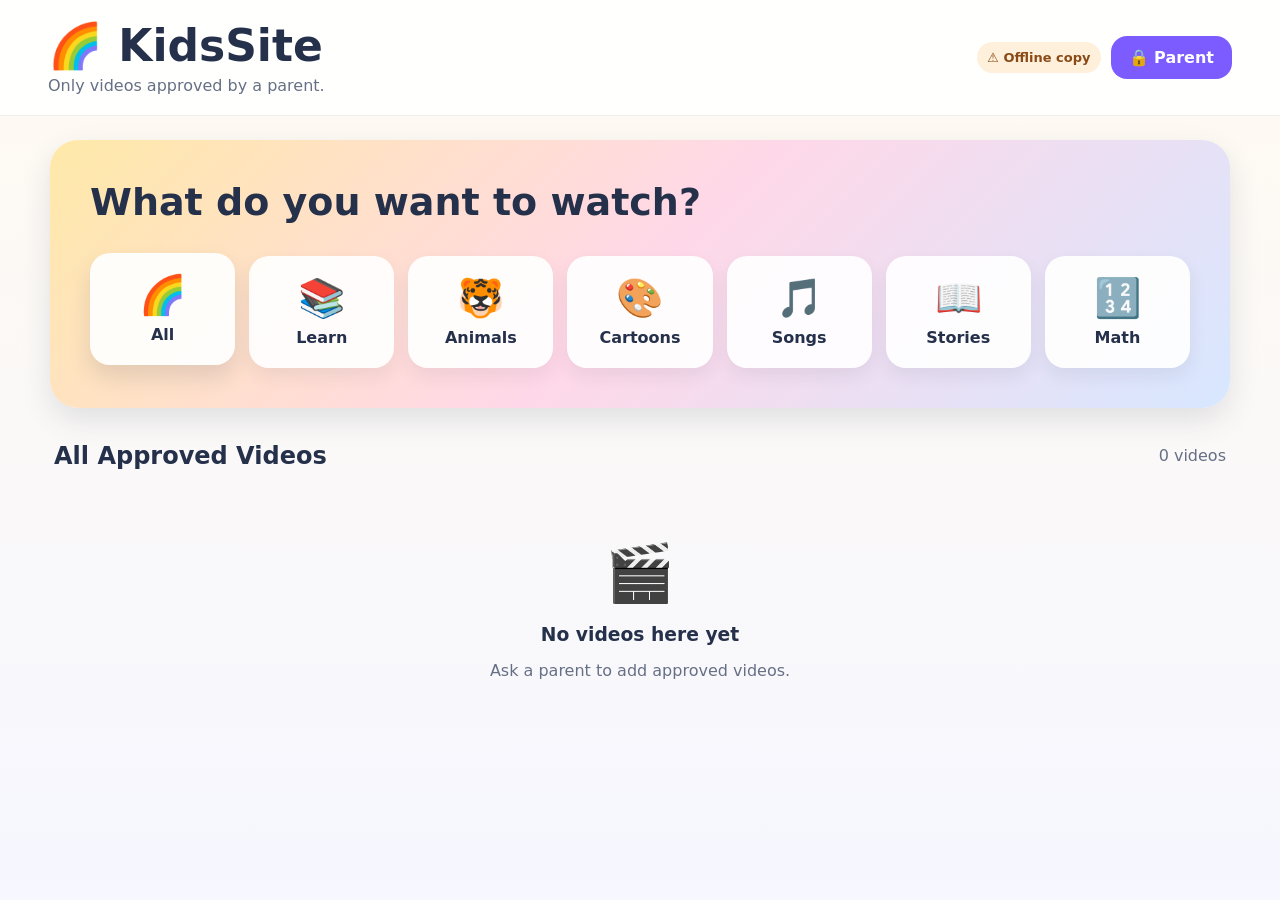
==== public/index.html @ 4b304330 "Add files via upload" ====
<!DOCTYPE html>
<html lang="en">
<head>
  <meta charset="UTF-8" />
  <meta name="viewport" content="width=device-width, initial-scale=1.0" />
  <meta name="theme-color" content="#7c5cff" />
  <meta name="referrer" content="strict-origin-when-cross-origin" />
  <title>KidsSite</title>
  <link rel="stylesheet" href="style.css" />
</head>
<body>
  <header class="topbar">
    <div>
      <h1>🌈 KidsSite</h1>
      <p>Only videos approved by a parent.</p>
    </div>
    <div class="top-actions">
      <span id="syncStatus" class="sync-status">☁️ Syncing…</span>
      <button id="parentBtn" class="parent-btn">🔒 Parent</button>
    </div>
  </header>

  <main>
    <section class="hero">
      <h2>What do you want to watch?</h2>
      <div class="categories" id="categories"></div>
    </section>

    <section>
      <div class="section-heading">
        <h2 id="sectionTitle">All Approved Videos</h2>
        <span id="videoCount"></span>
      </div>
      <div class="video-grid" id="videoGrid"></div>
      <div id="emptyState" class="empty-state hidden">
        <div class="empty-icon">🎬</div>
        <h3>No videos here yet</h3>
        <p>Ask a parent to add approved videos.</p>
      </div>
    </section>
  </main>

  <div id="playerModal" class="modal hidden" aria-hidden="true">
    <div class="modal-card player-card">
      <div class="player-top">
        <div>
          <strong id="playerTitle">Video</strong>
          <div id="timerLabel" class="timer-label">⏱️ Timer: Off</div>
        </div>
        <button id="closePlayer" class="icon-btn">✕</button>
      </div>
      <div class="video-wrap">
        <iframe
          id="playerFrame"
          src=""
          title="Approved kids video"
          frameborder="0"
          allow="accelerometer; autoplay; clipboard-write; encrypted-media; gyroscope; picture-in-picture; web-share"
          referrerpolicy="strict-origin-when-cross-origin"
          allowfullscreen></iframe>
      </div>
      <button id="homeBtn" class="big-home-btn">🏠 Go Home</button>
    </div>
  </div>

  <div id="parentModal" class="modal hidden" aria-hidden="true">
    <div class="modal-card parent-card">
      <div class="modal-title-row">
        <h2>Parent Mode</h2>
        <button id="closeParent" class="icon-btn">✕</button>
      </div>

      <div id="pinGate">
        <p>Enter the parent PIN.</p>
        <input id="pinInput" type="password" inputmode="numeric" maxlength="12" placeholder="Parent PIN" autocomplete="off" />
        <button id="unlockBtn" class="primary-btn">Unlock</button>
        <p id="pinStatus" class="status-text"></p>
        <p class="small-note">The parent PIN is checked by Cloudflare and is not stored in the website files.</p>
      </div>

      <div id="parentPanel" class="hidden">
        <div id="importBlock" class="panel-block import-box hidden">
          <h3>☁️ Move laptop videos to the cloud</h3>
          <p id="importText" class="small-note"></p>
          <button id="importVideosBtn" class="secondary-btn">Import saved videos</button>
          <p id="importMessage" class="status-text"></p>
        </div>

        <div class="panel-block">
          <h3>➕ Add approved video</h3>
          <label>Video title
            <input id="videoTitleInput" type="text" placeholder="e.g. Learn Colours" />
          </label>
          <label>YouTube link
            <input id="videoUrlInput" type="url" placeholder="https://www.youtube.com/watch?v=..." />
          </label>
          <label>Category
            <select id="videoCategoryInput"></select>
          </label>
          <button id="addVideoBtn" class="primary-btn">Add Video</button>
          <p id="addMessage" class="status-text"></p>
        </div>

        <div class="panel-block">
          <h3>⏱️ Viewing timer</h3>
          <div class="timer-options">
            <button class="timer-option" data-minutes="0">Off</button>
            <button class="timer-option" data-minutes="15">15 min</button>
            <button class="timer-option" data-minutes="30">30 min</button>
            <button class="timer-option" data-minutes="45">45 min</button>
            <button class="timer-option" data-minutes="60">60 min</button>
          </div>
          <p class="small-note">The viewing timer stays on each device. The approved video list is synced through Cloudflare.</p>
        </div>

        <div class="panel-block">
          <h3>🗑️ Manage approved videos</h3>
          <div id="manageList" class="manage-list"></div>
        </div>
      </div>
    </div>
  </div>

  <div id="timeUpOverlay" class="time-up hidden">
    <div class="time-up-card">
      <div class="time-up-icon">🌙</div>
      <h2>Screen time finished</h2>
      <p>Ask a parent when you're ready to watch again.</p>
      <button id="parentUnlockFromTimeUp" class="parent-btn">🔒 Parent</button>
    </div>
  </div>

  <script src="script.js"></script>
</body>
</html>
---- public/style.css ----
:root {
  --bg: #fffaf1;
  --card: #ffffff;
  --text: #25304a;
  --muted: #667085;
  --primary: #7c5cff;
  --primary-dark: #6546e8;
  --shadow: 0 12px 30px rgba(37, 48, 74, 0.12);
}

* { box-sizing: border-box; }
body {
  margin: 0;
  font-family: ui-rounded, "Arial Rounded MT Bold", system-ui, -apple-system, BlinkMacSystemFont, "Segoe UI", sans-serif;
  background: linear-gradient(180deg, #fffaf1 0%, #f6f7ff 100%);
  color: var(--text);
  min-height: 100vh;
}
button, input, select { font: inherit; }
button { cursor: pointer; }

.topbar {
  display: flex;
  align-items: center;
  justify-content: space-between;
  gap: 20px;
  padding: 20px clamp(18px, 4vw, 48px);
  background: rgba(255,255,255,0.9);
  backdrop-filter: blur(10px);
  position: sticky;
  top: 0;
  z-index: 20;
  border-bottom: 1px solid rgba(37,48,74,.08);
}
.topbar h1 { margin: 0; font-size: clamp(28px, 5vw, 44px); }
.topbar p { margin: 4px 0 0; color: var(--muted); }
.parent-btn, .primary-btn, .secondary-btn, .big-home-btn {
  border: 0;
  border-radius: 16px;
  padding: 12px 18px;
  font-weight: 800;
}
.parent-btn, .primary-btn, .big-home-btn { background: var(--primary); color: white; }
.parent-btn:hover, .primary-btn:hover, .big-home-btn:hover { background: var(--primary-dark); }
.secondary-btn { background: #eef0ff; color: #4435a8; }

main { width: min(1180px, calc(100% - 28px)); margin: 0 auto; padding: 24px 0 60px; }
.hero {
  background: linear-gradient(135deg, #ffe9a8, #ffd8e8, #d7e7ff);
  border-radius: 28px;
  padding: clamp(22px, 5vw, 40px);
  box-shadow: var(--shadow);
  margin-bottom: 34px;
}
.hero h2 { margin-top: 0; font-size: clamp(26px, 4vw, 38px); }
.categories { display: grid; grid-template-columns: repeat(auto-fit, minmax(130px, 1fr)); gap: 14px; }
.category-btn {
  border: 0;
  background: rgba(255,255,255,0.92);
  border-radius: 20px;
  padding: 18px 12px;
  min-height: 112px;
  box-shadow: 0 8px 18px rgba(37,48,74,.08);
  transition: transform .15s ease, box-shadow .15s ease;
}
.category-btn:hover, .category-btn.active { transform: translateY(-3px); box-shadow: 0 12px 22px rgba(37,48,74,.13); }
.category-emoji { font-size: 38px; display: block; margin-bottom: 8px; }
.category-name { font-weight: 900; color: var(--text); }

.section-heading { display: flex; align-items: center; justify-content: space-between; gap: 16px; margin: 22px 4px 16px; }
.section-heading h2 { margin: 0; }
.section-heading span { color: var(--muted); }
.video-grid { display: grid; grid-template-columns: repeat(auto-fit, minmax(230px, 1fr)); gap: 20px; }
.video-card {
  border: 0;
  text-align: left;
  background: var(--card);
  border-radius: 22px;
  overflow: hidden;
  box-shadow: var(--shadow);
  padding: 0;
  transition: transform .15s ease;
}
.video-card:hover { transform: translateY(-4px); }
.thumb-wrap { position: relative; aspect-ratio: 16/9; background: #e8eaf5; overflow: hidden; }
.thumb-wrap img { width: 100%; height: 100%; object-fit: cover; display: block; }
.play-badge {
  position: absolute;
  inset: 50% auto auto 50%;
  transform: translate(-50%,-50%);
  width: 58px; height: 58px;
  border-radius: 50%;
  display: grid; place-items: center;
  background: rgba(255,255,255,.92);
  font-size: 24px;
  box-shadow: 0 8px 20px rgba(0,0,0,.18);
}
.video-info { padding: 15px 16px 18px; }
.video-info strong { display: block; font-size: 18px; }
.video-info span { display: inline-block; margin-top: 7px; color: var(--muted); font-size: 14px; }
.empty-state { text-align: center; padding: 54px 20px; color: var(--muted); }
.empty-state h3 { color: var(--text); margin-bottom: 8px; }
.empty-icon { font-size: 56px; }

.modal {
  position: fixed;
  inset: 0;
  background: rgba(21,26,43,.68);
  z-index: 100;
  display: grid;
  place-items: center;
  padding: 18px;
}
.modal-card {
  background: white;
  width: min(940px, 100%);
  max-height: 92vh;
  overflow: auto;
  border-radius: 26px;
  box-shadow: 0 24px 80px rgba(0,0,0,.25);
}
.player-card { padding: 18px; }
.player-top, .modal-title-row { display: flex; justify-content: space-between; align-items: center; gap: 12px; }
.player-top { padding: 4px 2px 14px; }
.icon-btn { border: 0; background: #f0f2f8; width: 42px; height: 42px; border-radius: 50%; font-weight: 900; }
.video-wrap { aspect-ratio: 16/9; background: #000; border-radius: 18px; overflow: hidden; }
.video-wrap iframe { width: 100%; height: 100%; display: block; }
.big-home-btn { width: 100%; margin-top: 14px; font-size: 18px; }
.timer-label { color: var(--muted); margin-top: 5px; font-size: 14px; }

.parent-card { padding: 24px; }
.parent-card input, .parent-card select {
  width: 100%;
  border: 2px solid #e3e6ef;
  border-radius: 14px;
  padding: 12px 14px;
  margin: 7px 0 12px;
  outline: none;
}
.parent-card input:focus, .parent-card select:focus { border-color: var(--primary); }
.parent-card label { font-weight: 700; display: block; }
.panel-block { border-top: 1px solid #edf0f6; padding-top: 20px; margin-top: 20px; }
.timer-options { display: flex; flex-wrap: wrap; gap: 10px; }
.timer-option { border: 2px solid #e3e6ef; background: white; padding: 10px 14px; border-radius: 999px; font-weight: 800; }
.timer-option.active { border-color: var(--primary); background: #f0edff; color: #5036c7; }
.small-note, .status-text { color: var(--muted); font-size: 14px; }
.manage-list { display: grid; gap: 10px; }
.manage-row { display: flex; align-items: center; justify-content: space-between; gap: 12px; background: #f7f8fc; padding: 12px 14px; border-radius: 14px; }
.manage-row button { border: 0; background: #ffe7e7; color: #9b1c1c; padding: 8px 10px; border-radius: 10px; font-weight: 800; }

.time-up {
  position: fixed;
  inset: 0;
  z-index: 200;
  display: grid;
  place-items: center;
  background: linear-gradient(160deg, #5e54c9, #202a5b);
  padding: 20px;
  color: white;
}
.time-up-card { text-align: center; width: min(480px, 100%); }
.time-up-icon { font-size: 72px; }
.time-up-card h2 { font-size: 34px; margin-bottom: 8px; }
.time-up-card .parent-btn { margin-top: 14px; background: white; color: #4335a7; }
.hidden { display: none !important; }

@media (max-width: 640px) {
  .topbar { align-items: flex-start; }
  .topbar p { font-size: 13px; }
  .parent-btn { padding: 10px 12px; }
  .categories { grid-template-columns: repeat(2, 1fr); }
  .category-btn { min-height: 96px; }
  .video-grid { grid-template-columns: 1fr 1fr; gap: 12px; }
  .video-info strong { font-size: 15px; }
  .video-info { padding: 12px; }
}

/* Cloud-sync additions */
.top-actions { display: flex; align-items: center; gap: 10px; }
.sync-status { font-size: 13px; font-weight: 800; color: #356d4b; background: #e9f8ef; border-radius: 999px; padding: 8px 10px; white-space: nowrap; }
.sync-status.error { color: #8a4a16; background: #fff0dc; }
.import-box { background: #f5f2ff; border: 1px solid #e4dcff; border-radius: 18px; padding: 18px; }
@media (max-width: 640px) {
  .top-actions { flex-direction: column-reverse; align-items: flex-end; gap: 6px; }
  .sync-status { font-size: 11px; padding: 5px 8px; }
}
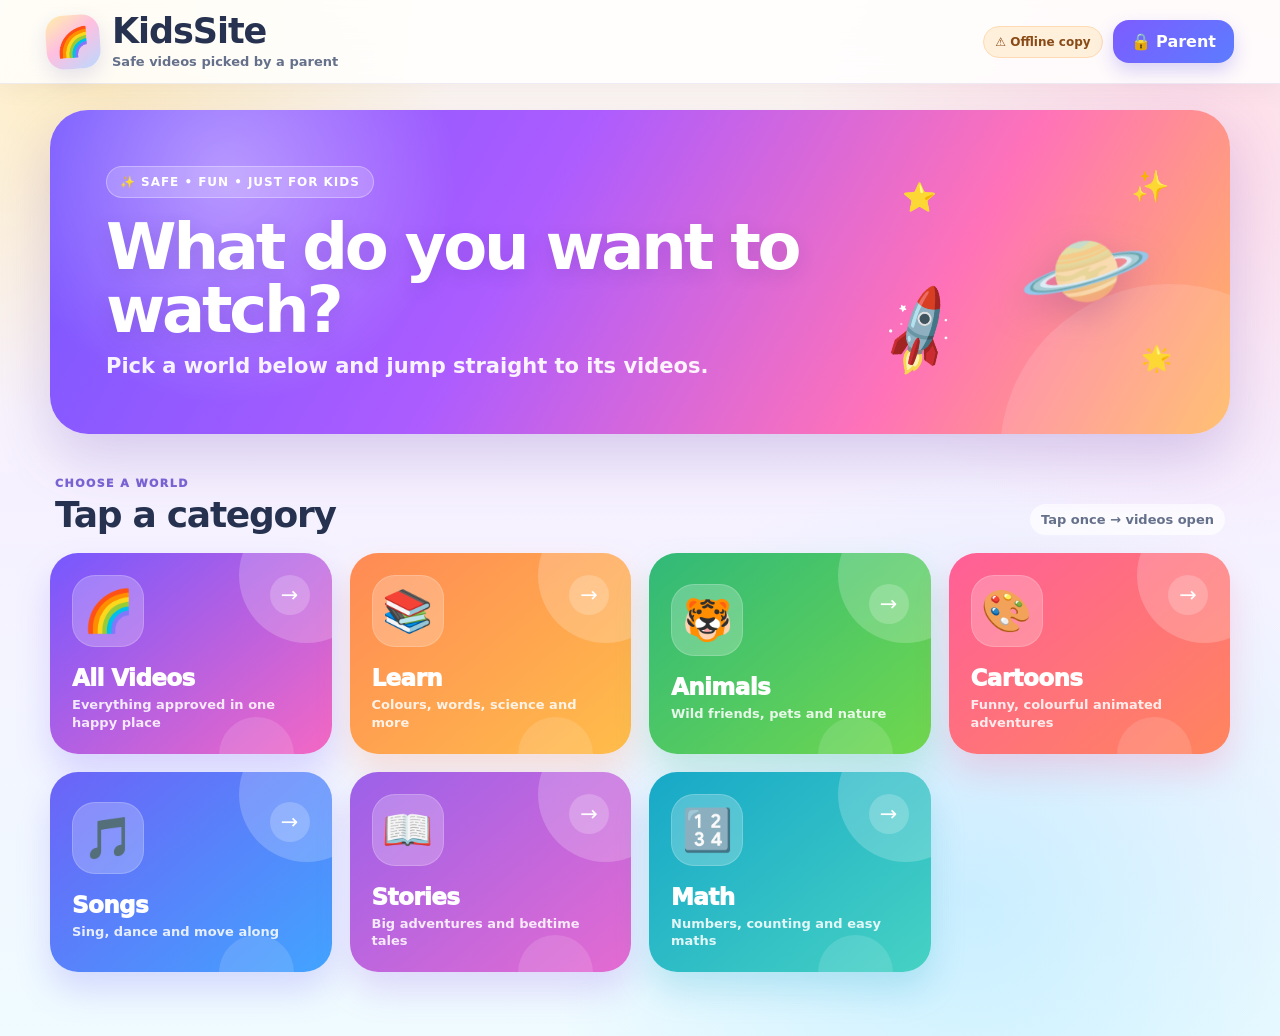
==== commit eedec0aa: "Add files via upload" ====
--- a/public/index.html
+++ b/public/index.html
@@ -9,10 +9,17 @@
   <link rel="stylesheet" href="style.css" />
 </head>
 <body>
+  <div class="page-sparkles" aria-hidden="true">
+    <span>⭐</span><span>☁️</span><span>✨</span><span>🌟</span><span>☁️</span><span>✨</span>
+  </div>
+
   <header class="topbar">
-    <div>
-      <h1>🌈 KidsSite</h1>
-      <p>Only videos approved by a parent.</p>
+    <div class="brand">
+      <div class="brand-bubble">🌈</div>
+      <div>
+        <h1>KidsSite</h1>
+        <p>Safe videos picked by a parent</p>
+      </div>
     </div>
     <div class="top-actions">
       <span id="syncStatus" class="sync-status">☁️ Syncing…</span>
@@ -21,21 +28,62 @@
   </header>
 
   <main>
-    <section class="hero">
-      <h2>What do you want to watch?</h2>
-      <div class="categories" id="categories"></div>
-    </section>
+    <div id="homeView">
+      <section class="hero">
+        <div class="hero-copy">
+          <span class="hero-pill">✨ SAFE • FUN • JUST FOR KIDS</span>
+          <h2>What do you want to watch?</h2>
+          <p>Pick a world below and jump straight to its videos.</p>
+        </div>
+        <div class="hero-art" aria-hidden="true">
+          <span class="hero-planet">🪐</span>
+          <span class="hero-rocket">🚀</span>
+          <span class="hero-star one">⭐</span>
+          <span class="hero-star two">✨</span>
+          <span class="hero-star three">🌟</span>
+        </div>
+      </section>
 
-    <section>
-      <div class="section-heading">
-        <h2 id="sectionTitle">All Approved Videos</h2>
-        <span id="videoCount"></span>
+      <section class="category-section">
+        <div class="home-section-heading">
+          <div>
+            <span class="mini-label">CHOOSE A WORLD</span>
+            <h2>Tap a category</h2>
+          </div>
+          <div class="tap-hint">Tap once → videos open</div>
+        </div>
+        <div class="categories" id="categories"></div>
+      </section>
+    </div>
+
+    <section id="categoryView" class="category-view hidden" data-category="all">
+      <div id="categoryBanner" class="category-banner">
+        <button id="backCategories" class="back-btn" type="button">← Categories</button>
+        <div class="category-banner-content">
+          <div id="categoryBannerEmoji" class="category-banner-emoji">🌈</div>
+          <div>
+            <span class="category-kicker">YOU PICKED</span>
+            <h2 id="categoryBannerTitle">All Videos</h2>
+            <p id="categoryBannerText">Every approved video in one place.</p>
+          </div>
+        </div>
+        <div class="banner-bubbles" aria-hidden="true"><span></span><span></span><span></span></div>
       </div>
+
+      <div class="section-heading video-heading">
+        <div>
+          <span class="mini-label">READY TO WATCH?</span>
+          <h2 id="sectionTitle">Choose a video</h2>
+        </div>
+        <span id="videoCount" class="video-count"></span>
+      </div>
+
       <div class="video-grid" id="videoGrid"></div>
       <div id="emptyState" class="empty-state hidden">
         <div class="empty-icon">🎬</div>
         <h3>No videos here yet</h3>
-        <p>Ask a parent to add approved videos.</p>
+        <p>Ask a parent to add an approved video to this category.</p>
+        <button id="emptyBackBtn" class="secondary-btn" type="button">← Pick another category</button>
       </div>
     </section>
   </main>
@@ -47,18 +95,19 @@
           <strong id="playerTitle">Video</strong>
           <div id="timerLabel" class="timer-label">⏱️ Timer: Off</div>
         </div>
-        <button id="closePlayer" class="icon-btn">✕</button>
+        <button id="closePlayer" class="icon-btn" aria-label="Close video">✕</button>
       </div>
-      <div class="video-wrap">
+      <div class="video-wrap" id="videoWrap">
         <iframe
           id="playerFrame"
           src=""
           title="Approved kids video"
           frameborder="0"
-          allow="accelerometer; autoplay; clipboard-write; encrypted-media; gyroscope; picture-in-picture; web-share"
+          allow="accelerometer; autoplay; clipboard-write; encrypted-media; gyroscope; picture-in-picture; web-share; fullscreen"
           referrerpolicy="strict-origin-when-cross-origin"
           allowfullscreen></iframe>
       </div>
+      <button id="landscapeFullscreenBtn" class="landscape-fullscreen-btn">⛶ Full Screen Landscape</button>
       <button id="homeBtn" class="big-home-btn">🏠 Go Home</button>
     </div>
   </div>
@@ -66,8 +115,11 @@
   <div id="parentModal" class="modal hidden" aria-hidden="true">
     <div class="modal-card parent-card">
       <div class="modal-title-row">
-        <h2>Parent Mode</h2>
-        <button id="closeParent" class="icon-btn">✕</button>
+        <div>
+          <span class="mini-label">GROWN-UPS ONLY</span>
+          <h2>🔒 Parent Mode</h2>
+        </div>
+        <button id="closeParent" class="icon-btn" aria-label="Close parent mode">✕</button>
       </div>
 
       <div id="pinGate">
@@ -86,7 +138,7 @@
           <p id="importMessage" class="status-text"></p>
         </div>
 
-        <div class="panel-block">
+        <div class="panel-block add-video-panel">
           <h3>➕ Add approved video</h3>
           <label>Video title
             <input id="videoTitleInput" type="text" placeholder="e.g. Learn Colours" />
--- a/public/style.css
+++ b/public/style.css
@@ -1,186 +1,277 @@
 :root {
-  --bg: #fffaf1;
-  --card: #ffffff;
-  --text: #25304a;
-  --muted: #667085;
-  --primary: #7c5cff;
-  --primary-dark: #6546e8;
-  --shadow: 0 12px 30px rgba(37, 48, 74, 0.12);
+  --ink: #26324f;
+  --muted: #65708b;
+  --white: #ffffff;
+  --purple: #7557ff;
+  --purple-dark: #5b3fe0;
+  --shadow: 0 18px 40px rgba(54, 48, 104, .14);
+  --soft-shadow: 0 10px 24px rgba(54, 48, 104, .11);
 }
 
 * { box-sizing: border-box; }
+html { scroll-behavior: smooth; }
 body {
   margin: 0;
-  font-family: ui-rounded, "Arial Rounded MT Bold", system-ui, -apple-system, BlinkMacSystemFont, "Segoe UI", sans-serif;
-  background: linear-gradient(180deg, #fffaf1 0%, #f6f7ff 100%);
-  color: var(--text);
   min-height: 100vh;
+  color: var(--ink);
+  font-family: ui-rounded, "Arial Rounded MT Bold", "Trebuchet MS", system-ui, -apple-system, BlinkMacSystemFont, "Segoe UI", sans-serif;
+  background:
+    radial-gradient(circle at 8% 7%, rgba(255, 216, 102, .35), transparent 22rem),
+    radial-gradient(circle at 93% 14%, rgba(255, 122, 196, .23), transparent 25rem),
+    radial-gradient(circle at 76% 87%, rgba(77, 205, 255, .24), transparent 27rem),
+    linear-gradient(180deg, #fff9ef 0%, #f6f1ff 48%, #effbff 100%);
+  overflow-x: hidden;
 }
 button, input, select { font: inherit; }
-button { cursor: pointer; }
+button { cursor: pointer; -webkit-tap-highlight-color: transparent; }
+.hidden { display: none !important; }
+
+.page-sparkles { position: fixed; inset: 0; pointer-events: none; z-index: -1; overflow: hidden; opacity: .55; }
+.page-sparkles span { position: absolute; filter: drop-shadow(0 5px 8px rgba(80, 67, 120, .12)); animation: floaty 7s ease-in-out infinite; }
+.page-sparkles span:nth-child(1) { left: 4%; top: 18%; font-size: 24px; }
+.page-sparkles span:nth-child(2) { left: 86%; top: 34%; font-size: 34px; animation-delay: -1s; }
+.page-sparkles span:nth-child(3) { left: 14%; top: 78%; font-size: 25px; animation-delay: -2.4s; }
+.page-sparkles span:nth-child(4) { left: 92%; top: 75%; font-size: 22px; animation-delay: -3s; }
+.page-sparkles span:nth-child(5) { left: 41%; top: 90%; font-size: 30px; animation-delay: -4.2s; }
+.page-sparkles span:nth-child(6) { left: 58%; top: 12%; font-size: 19px; animation-delay: -5s; }
+@keyframes floaty { 0%,100% { transform: translateY(0) rotate(-4deg); } 50% { transform: translateY(-14px) rotate(5deg); } }
 
 .topbar {
+  position: sticky;
+  top: 0;
+  z-index: 30;
   display: flex;
   align-items: center;
   justify-content: space-between;
-  gap: 20px;
-  padding: 20px clamp(18px, 4vw, 48px);
-  background: rgba(255,255,255,0.9);
-  backdrop-filter: blur(10px);
-  position: sticky;
-  top: 0;
-  z-index: 20;
-  border-bottom: 1px solid rgba(37,48,74,.08);
-}
-.topbar h1 { margin: 0; font-size: clamp(28px, 5vw, 44px); }
-.topbar p { margin: 4px 0 0; color: var(--muted); }
-.parent-btn, .primary-btn, .secondary-btn, .big-home-btn {
-  border: 0;
-  border-radius: 16px;
-  padding: 12px 18px;
-  font-weight: 800;
-}
-.parent-btn, .primary-btn, .big-home-btn { background: var(--primary); color: white; }
-.parent-btn:hover, .primary-btn:hover, .big-home-btn:hover { background: var(--primary-dark); }
-.secondary-btn { background: #eef0ff; color: #4435a8; }
-
-main { width: min(1180px, calc(100% - 28px)); margin: 0 auto; padding: 24px 0 60px; }
+  gap: 18px;
+  padding: 14px clamp(16px, 4vw, 46px);
+  background: rgba(255,255,255,.82);
+  backdrop-filter: blur(16px);
+  border-bottom: 1px solid rgba(91, 75, 159, .10);
+  box-shadow: 0 5px 22px rgba(76, 62, 127, .06);
+}
+.brand { display: flex; align-items: center; gap: 12px; }
+.brand-bubble {
+  width: 54px; height: 54px; border-radius: 18px; display: grid; place-items: center; font-size: 28px;
+  background: linear-gradient(145deg, #fff1a8, #ffbfe0 45%, #b9d9ff);
+  box-shadow: 0 8px 20px rgba(89, 74, 159, .15);
+  transform: rotate(-4deg);
+}
+.topbar h1 { margin: 0; font-size: clamp(25px, 4vw, 35px); line-height: 1; letter-spacing: -.03em; }
+.topbar p { margin: 5px 0 0; color: var(--muted); font-size: 13px; font-weight: 700; }
+.top-actions { display: flex; align-items: center; gap: 10px; }
+.sync-status { font-size: 12px; font-weight: 900; color: #28704a; background: #e8f8ef; border: 1px solid #c9eed7; border-radius: 999px; padding: 8px 11px; white-space: nowrap; }
+.sync-status.error { color: #8a4a16; background: #fff0dc; border-color: #ffdab2; }
+
+.parent-btn, .primary-btn, .secondary-btn, .big-home-btn, .landscape-fullscreen-btn {
+  border: 0; border-radius: 16px; padding: 12px 18px; font-weight: 900;
+}
+.parent-btn, .primary-btn, .big-home-btn {
+  color: white;
+  background: linear-gradient(135deg, #7d5cff, #5c7cff);
+  box-shadow: 0 8px 18px rgba(102, 86, 230, .25);
+}
+.parent-btn:hover, .primary-btn:hover, .big-home-btn:hover { transform: translateY(-1px); filter: brightness(.98); }
+.secondary-btn { background: #f0ecff; color: #5741c3; }
+
+main { width: min(1180px, calc(100% - 28px)); margin: 0 auto; padding: 26px 0 64px; }
 .hero {
-  background: linear-gradient(135deg, #ffe9a8, #ffd8e8, #d7e7ff);
-  border-radius: 28px;
-  padding: clamp(22px, 5vw, 40px);
-  box-shadow: var(--shadow);
-  margin-bottom: 34px;
-}
-.hero h2 { margin-top: 0; font-size: clamp(26px, 4vw, 38px); }
-.categories { display: grid; grid-template-columns: repeat(auto-fit, minmax(130px, 1fr)); gap: 14px; }
+  position: relative;
+  overflow: hidden;
+  display: grid;
+  grid-template-columns: minmax(0, 1.45fr) minmax(220px, .55fr);
+  min-height: 310px;
+  align-items: center;
+  padding: clamp(28px, 5vw, 56px);
+  border-radius: 38px;
+  background:
+    radial-gradient(circle at 15% 20%, rgba(255,255,255,.38), transparent 22%),
+    linear-gradient(120deg, #7658ff 0%, #ac5cff 40%, #ff72b8 73%, #ffb75e 100%);
+  color: white;
+  box-shadow: 0 24px 55px rgba(104, 70, 188, .23);
+}
+.hero::after { content: ""; position: absolute; width: 340px; height: 340px; border-radius: 50%; right: -110px; bottom: -190px; background: rgba(255,255,255,.13); }
+.hero-copy { position: relative; z-index: 2; max-width: 730px; }
+.hero-pill { display: inline-block; padding: 8px 13px; border-radius: 999px; background: rgba(255,255,255,.19); border: 1px solid rgba(255,255,255,.30); font-size: 12px; font-weight: 900; letter-spacing: .08em; }
+.hero h2 { font-size: clamp(34px, 6vw, 64px); line-height: .98; margin: 18px 0 13px; letter-spacing: -.05em; text-shadow: 0 5px 18px rgba(74, 43, 136, .16); }
+.hero p { margin: 0; font-size: clamp(16px, 2.2vw, 21px); font-weight: 700; color: rgba(255,255,255,.92); }
+.hero-art { position: relative; min-height: 210px; z-index: 2; }
+.hero-planet { position: absolute; font-size: 100px; right: 25px; top: 45px; transform: rotate(12deg); filter: drop-shadow(0 12px 18px rgba(80, 43, 119, .25)); }
+.hero-rocket { position: absolute; font-size: 64px; left: 0; bottom: 7px; transform: rotate(-28deg); animation: rocketBob 3.8s ease-in-out infinite; }
+.hero-star { position: absolute; animation: twinkle 2.2s ease-in-out infinite; }
+.hero-star.one { top: 14px; left: 22px; font-size: 28px; }
+.hero-star.two { right: 4px; top: 1px; font-size: 31px; animation-delay: -.8s; }
+.hero-star.three { right: 2px; bottom: 4px; font-size: 25px; animation-delay: -1.4s; }
+@keyframes rocketBob { 0%,100% { transform: translateY(0) rotate(-28deg); } 50% { transform: translateY(-12px) rotate(-23deg); } }
+@keyframes twinkle { 0%,100% { transform: scale(.85) rotate(0); opacity: .72; } 50% { transform: scale(1.18) rotate(9deg); opacity: 1; } }
+
+.category-section { margin-top: 38px; }
+.home-section-heading, .section-heading { display: flex; align-items: end; justify-content: space-between; gap: 16px; margin: 0 5px 18px; }
+.home-section-heading h2, .section-heading h2 { margin: 3px 0 0; font-size: clamp(26px, 4vw, 36px); letter-spacing: -.035em; }
+.mini-label, .category-kicker { font-size: 11px; font-weight: 1000; letter-spacing: .13em; color: #7a64d4; }
+.tap-hint, .video-count { color: var(--muted); font-weight: 800; font-size: 13px; background: rgba(255,255,255,.7); padding: 8px 11px; border-radius: 999px; }
+.categories { display: grid; grid-template-columns: repeat(4, minmax(0,1fr)); gap: 18px; }
 .category-btn {
-  border: 0;
-  background: rgba(255,255,255,0.92);
-  border-radius: 20px;
-  padding: 18px 12px;
-  min-height: 112px;
-  box-shadow: 0 8px 18px rgba(37,48,74,.08);
-  transition: transform .15s ease, box-shadow .15s ease;
-}
-.category-btn:hover, .category-btn.active { transform: translateY(-3px); box-shadow: 0 12px 22px rgba(37,48,74,.13); }
-.category-emoji { font-size: 38px; display: block; margin-bottom: 8px; }
-.category-name { font-weight: 900; color: var(--text); }
-
-.section-heading { display: flex; align-items: center; justify-content: space-between; gap: 16px; margin: 22px 4px 16px; }
-.section-heading h2 { margin: 0; }
-.section-heading span { color: var(--muted); }
-.video-grid { display: grid; grid-template-columns: repeat(auto-fit, minmax(230px, 1fr)); gap: 20px; }
-.video-card {
-  border: 0;
-  text-align: left;
-  background: var(--card);
-  border-radius: 22px;
-  overflow: hidden;
-  box-shadow: var(--shadow);
-  padding: 0;
-  transition: transform .15s ease;
-}
-.video-card:hover { transform: translateY(-4px); }
-.thumb-wrap { position: relative; aspect-ratio: 16/9; background: #e8eaf5; overflow: hidden; }
-.thumb-wrap img { width: 100%; height: 100%; object-fit: cover; display: block; }
-.play-badge {
-  position: absolute;
-  inset: 50% auto auto 50%;
-  transform: translate(-50%,-50%);
-  width: 58px; height: 58px;
-  border-radius: 50%;
-  display: grid; place-items: center;
-  background: rgba(255,255,255,.92);
-  font-size: 24px;
-  box-shadow: 0 8px 20px rgba(0,0,0,.18);
-}
-.video-info { padding: 15px 16px 18px; }
-.video-info strong { display: block; font-size: 18px; }
-.video-info span { display: inline-block; margin-top: 7px; color: var(--muted); font-size: 14px; }
-.empty-state { text-align: center; padding: 54px 20px; color: var(--muted); }
-.empty-state h3 { color: var(--text); margin-bottom: 8px; }
-.empty-icon { font-size: 56px; }
-
-.modal {
-  position: fixed;
-  inset: 0;
-  background: rgba(21,26,43,.68);
-  z-index: 100;
-  display: grid;
-  place-items: center;
-  padding: 18px;
-}
-.modal-card {
-  background: white;
-  width: min(940px, 100%);
-  max-height: 92vh;
-  overflow: auto;
-  border-radius: 26px;
-  box-shadow: 0 24px 80px rgba(0,0,0,.25);
-}
-.player-card { padding: 18px; }
-.player-top, .modal-title-row { display: flex; justify-content: space-between; align-items: center; gap: 12px; }
-.player-top { padding: 4px 2px 14px; }
-.icon-btn { border: 0; background: #f0f2f8; width: 42px; height: 42px; border-radius: 50%; font-weight: 900; }
-.video-wrap { aspect-ratio: 16/9; background: #000; border-radius: 18px; overflow: hidden; }
+  --cat1: #8368ff; --cat2: #5e8aff;
+  position: relative; overflow: hidden; min-height: 190px; border: 0; border-radius: 28px; padding: 22px; text-align: left; color: white;
+  background: linear-gradient(140deg, var(--cat1), var(--cat2));
+  box-shadow: 0 18px 34px color-mix(in srgb, var(--cat1) 22%, transparent);
+  transition: transform .18s ease, box-shadow .18s ease;
+}
+.category-btn::before { content: ""; position: absolute; width: 135px; height: 135px; border-radius: 50%; right: -42px; top: -45px; background: rgba(255,255,255,.20); }
+.category-btn::after { content: ""; position: absolute; width: 75px; height: 75px; border-radius: 50%; right: 38px; bottom: -38px; background: rgba(255,255,255,.13); }
+.category-btn:hover { transform: translateY(-6px) rotate(-.5deg); }
+.category-btn:active { transform: scale(.98); }
+.category-btn[data-category="all"] { --cat1:#7658ff; --cat2:#f468c4; }
+.category-btn[data-category="learn"] { --cat1:#ff8a55; --cat2:#ffbd4a; }
+.category-btn[data-category="animals"] { --cat1:#31b979; --cat2:#70d84d; }
+.category-btn[data-category="cartoons"] { --cat1:#ff5f98; --cat2:#ff855d; }
+.category-btn[data-category="songs"] { --cat1:#6c63f7; --cat2:#42a4ff; }
+.category-btn[data-category="stories"] { --cat1:#9c61e9; --cat2:#e46bd1; }
+.category-btn[data-category="math"] { --cat1:#17a8c8; --cat2:#46d2c3; }
+.category-topline { display: flex; align-items: flex-start; justify-content: space-between; position: relative; z-index: 2; }
+.category-emoji { width: 72px; height: 72px; border-radius: 23px; display: grid; place-items: center; font-size: 41px; background: rgba(255,255,255,.23); box-shadow: inset 0 0 0 1px rgba(255,255,255,.18); }
+.category-arrow { width: 40px; height: 40px; border-radius: 50%; display: grid; place-items: center; background: rgba(255,255,255,.20); font-size: 21px; transition: transform .18s ease; }
+.category-btn:hover .category-arrow { transform: translateX(4px); }
+.category-name { display: block; position: relative; z-index: 2; margin-top: 18px; font-size: 23px; font-weight: 1000; letter-spacing: -.025em; }
+.category-desc { display: block; position: relative; z-index: 2; margin-top: 5px; font-size: 13px; font-weight: 750; color: rgba(255,255,255,.86); line-height: 1.35; }
+
+.category-view { animation: viewIn .24s ease; }
+@keyframes viewIn { from { opacity: 0; transform: translateY(8px); } to { opacity: 1; transform: none; } }
+.category-banner {
+  --banner1:#7658ff; --banner2:#f468c4;
+  position: relative; overflow: hidden; display: flex; align-items: center; min-height: 220px; padding: 30px clamp(22px, 4vw, 40px); border-radius: 34px;
+  background: linear-gradient(130deg, var(--banner1), var(--banner2)); color: white; box-shadow: var(--shadow);
+}
+.category-view[data-category="learn"] .category-banner { --banner1:#ff8a55; --banner2:#ffbd4a; }
+.category-view[data-category="animals"] .category-banner { --banner1:#31b979; --banner2:#70d84d; }
+.category-view[data-category="cartoons"] .category-banner { --banner1:#ff5f98; --banner2:#ff855d; }
+.category-view[data-category="songs"] .category-banner { --banner1:#6c63f7; --banner2:#42a4ff; }
+.category-view[data-category="stories"] .category-banner { --banner1:#9c61e9; --banner2:#e46bd1; }
+.category-view[data-category="math"] .category-banner { --banner1:#17a8c8; --banner2:#46d2c3; }
+.back-btn { position: absolute; top: 20px; left: 20px; z-index: 4; border: 1px solid rgba(255,255,255,.35); background: rgba(255,255,255,.20); color: white; padding: 9px 13px; border-radius: 999px; font-weight: 900; backdrop-filter: blur(5px); }
+.category-banner-content { display: flex; align-items: center; gap: 22px; padding-top: 26px; position: relative; z-index: 2; }
+.category-banner-emoji { width: 100px; height: 100px; flex: 0 0 auto; display: grid; place-items: center; border-radius: 30px; background: rgba(255,255,255,.23); font-size: 58px; box-shadow: inset 0 0 0 1px rgba(255,255,255,.18); }
+.category-kicker { color: rgba(255,255,255,.78); }
+.category-banner h2 { margin: 2px 0 7px; font-size: clamp(34px, 5vw, 54px); letter-spacing: -.05em; }
+.category-banner p { margin: 0; font-size: 17px; font-weight: 700; color: rgba(255,255,255,.90); }
+.banner-bubbles span { position: absolute; border-radius: 50%; background: rgba(255,255,255,.13); }
+.banner-bubbles span:nth-child(1) { width: 190px; height: 190px; right: -55px; top: -70px; }
+.banner-bubbles span:nth-child(2) { width: 90px; height: 90px; right: 105px; bottom: -40px; }
+.banner-bubbles span:nth-child(3) { width: 46px; height: 46px; right: 185px; top: 38px; }
+.video-heading { margin-top: 30px; }
+.video-grid { display: grid; grid-template-columns: repeat(3, minmax(0,1fr)); gap: 20px; }
+.video-card { border: 0; text-align: left; background: rgba(255,255,255,.96); border-radius: 25px; overflow: hidden; box-shadow: var(--soft-shadow); padding: 0; transition: transform .17s ease, box-shadow .17s ease; border: 1px solid rgba(87,71,150,.07); }
+.video-card:hover { transform: translateY(-5px); box-shadow: 0 18px 35px rgba(54,48,104,.17); }
+.video-card:active { transform: scale(.985); }
+.thumb-wrap { position: relative; aspect-ratio: 16/9; background: #e9e9f4; overflow: hidden; }
+.thumb-wrap img { width: 100%; height: 100%; display: block; object-fit: cover; transition: transform .2s ease; }
+.video-card:hover .thumb-wrap img { transform: scale(1.035); }
+.play-badge { position: absolute; left: 16px; bottom: 14px; width: 48px; height: 48px; border-radius: 17px; display: grid; place-items: center; background: rgba(255,255,255,.94); color: #6e55f5; font-size: 19px; box-shadow: 0 8px 18px rgba(0,0,0,.18); }
+.video-info { padding: 15px 17px 18px; }
+.video-info strong { display: block; font-size: 17px; line-height: 1.25; }
+.video-info span { display: inline-block; margin-top: 8px; color: #6d7190; font-size: 13px; font-weight: 800; background: #f4f1ff; padding: 5px 8px; border-radius: 999px; }
+.empty-state { text-align: center; padding: 58px 20px; color: var(--muted); background: rgba(255,255,255,.66); border: 2px dashed rgba(104,90,169,.18); border-radius: 28px; }
+.empty-state h3 { color: var(--ink); margin: 8px 0; font-size: 25px; }
+.empty-state p { margin: 0 0 16px; }
+.empty-icon { font-size: 58px; }
+
+.modal { position: fixed; inset: 0; background: rgba(28,28,58,.72); z-index: 100; display: grid; place-items: center; padding: 18px; backdrop-filter: blur(5px); }
+.modal-card { background: #fff; width: min(940px,100%); max-height: 92vh; overflow: auto; border-radius: 30px; box-shadow: 0 28px 90px rgba(0,0,0,.30); }
+.player-card { padding: 18px; background: linear-gradient(180deg,#fff,#f7f6ff); }
+.player-top, .modal-title-row { display: flex; align-items: center; justify-content: space-between; gap: 12px; }
+.player-top { padding: 3px 2px 14px; }
+.player-top strong { font-size: 20px; }
+.icon-btn { border: 0; background: #f0eff8; width: 44px; height: 44px; border-radius: 50%; font-weight: 1000; color: #585b75; }
+.video-wrap { aspect-ratio: 16/9; background: #000; border-radius: 20px; overflow: hidden; box-shadow: 0 10px 30px rgba(0,0,0,.14); }
 .video-wrap iframe { width: 100%; height: 100%; display: block; }
-.big-home-btn { width: 100%; margin-top: 14px; font-size: 18px; }
-.timer-label { color: var(--muted); margin-top: 5px; font-size: 14px; }
-
-.parent-card { padding: 24px; }
-.parent-card input, .parent-card select {
-  width: 100%;
-  border: 2px solid #e3e6ef;
-  border-radius: 14px;
-  padding: 12px 14px;
-  margin: 7px 0 12px;
-  outline: none;
-}
-.parent-card input:focus, .parent-card select:focus { border-color: var(--primary); }
-.parent-card label { font-weight: 700; display: block; }
-.panel-block { border-top: 1px solid #edf0f6; padding-top: 20px; margin-top: 20px; }
+.landscape-fullscreen-btn { width: 100%; margin-top: 12px; background: #ece9ff; color: #5741c3; font-size: 16px; }
+.big-home-btn { width: 100%; margin-top: 10px; font-size: 17px; }
+.timer-label { color: var(--muted); margin-top: 5px; font-size: 13px; font-weight: 700; }
+
+.parent-card { padding: 25px; background: linear-gradient(180deg,#fff,#fffcf5); }
+.parent-card h2 { margin: 3px 0 0; }
+.parent-card input, .parent-card select { width: 100%; border: 2px solid #e7e4f2; border-radius: 15px; padding: 12px 14px; margin: 7px 0 12px; outline: none; background: white; }
+.parent-card input:focus, .parent-card select:focus { border-color: var(--purple); box-shadow: 0 0 0 4px rgba(117,87,255,.10); }
+.parent-card label { display: block; font-weight: 850; }
+.panel-block { border-top: 1px solid #eeeaf6; padding-top: 20px; margin-top: 20px; }
+.add-video-panel { background: #fff9e9; border: 0; border-radius: 20px; padding: 18px; }
+.import-box { background: #f5f2ff; border: 1px solid #e4dcff; border-radius: 18px; padding: 18px; }
 .timer-options { display: flex; flex-wrap: wrap; gap: 10px; }
-.timer-option { border: 2px solid #e3e6ef; background: white; padding: 10px 14px; border-radius: 999px; font-weight: 800; }
-.timer-option.active { border-color: var(--primary); background: #f0edff; color: #5036c7; }
-.small-note, .status-text { color: var(--muted); font-size: 14px; }
+.timer-option { border: 2px solid #e3e0ee; background: white; padding: 10px 14px; border-radius: 999px; font-weight: 900; color: #565b76; }
+.timer-option.active { border-color: var(--purple); background: #efebff; color: #5036c7; }
+.small-note, .status-text { color: var(--muted); font-size: 13px; }
 .manage-list { display: grid; gap: 10px; }
-.manage-row { display: flex; align-items: center; justify-content: space-between; gap: 12px; background: #f7f8fc; padding: 12px 14px; border-radius: 14px; }
-.manage-row button { border: 0; background: #ffe7e7; color: #9b1c1c; padding: 8px 10px; border-radius: 10px; font-weight: 800; }
-
-.time-up {
-  position: fixed;
-  inset: 0;
-  z-index: 200;
-  display: grid;
-  place-items: center;
-  background: linear-gradient(160deg, #5e54c9, #202a5b);
-  padding: 20px;
-  color: white;
-}
-.time-up-card { text-align: center; width: min(480px, 100%); }
-.time-up-icon { font-size: 72px; }
-.time-up-card h2 { font-size: 34px; margin-bottom: 8px; }
-.time-up-card .parent-btn { margin-top: 14px; background: white; color: #4335a7; }
-.hidden { display: none !important; }
+.manage-row { display: flex; align-items: center; justify-content: space-between; gap: 12px; background: #f7f6fb; padding: 12px 14px; border-radius: 14px; }
+.manage-row button { border: 0; background: #ffe7e7; color: #9b1c1c; padding: 8px 10px; border-radius: 10px; font-weight: 900; }
+
+.time-up { position: fixed; inset: 0; z-index: 200; display: grid; place-items: center; background: radial-gradient(circle at 50% 20%, #7168d8, #273366 70%); padding: 20px; color: white; }
+.time-up-card { text-align: center; width: min(480px,100%); }
+.time-up-icon { font-size: 74px; }
+.time-up-card h2 { font-size: 35px; margin-bottom: 8px; }
+.time-up-card .parent-btn { margin-top: 14px; background: white; color: #4335a7; box-shadow: none; }
+
+.video-wrap:fullscreen, .video-wrap:-webkit-full-screen { width: 100vw; height: 100vh; max-width: none; aspect-ratio: auto; border-radius: 0; background: #000; }
+.video-wrap:fullscreen iframe, .video-wrap:-webkit-full-screen iframe { width: 100%; height: 100%; }
+
+@media (max-width: 900px) {
+  .categories { grid-template-columns: repeat(2,minmax(0,1fr)); }
+  .video-grid { grid-template-columns: repeat(2,minmax(0,1fr)); }
+  .hero { grid-template-columns: 1fr .42fr; }
+  .hero-planet { font-size: 82px; }
+}
 
 @media (max-width: 640px) {
-  .topbar { align-items: flex-start; }
-  .topbar p { font-size: 13px; }
-  .parent-btn { padding: 10px 12px; }
-  .categories { grid-template-columns: repeat(2, 1fr); }
-  .category-btn { min-height: 96px; }
-  .video-grid { grid-template-columns: 1fr 1fr; gap: 12px; }
-  .video-info strong { font-size: 15px; }
-  .video-info { padding: 12px; }
-}
-
-/* Cloud-sync additions */
-.top-actions { display: flex; align-items: center; gap: 10px; }
-.sync-status { font-size: 13px; font-weight: 800; color: #356d4b; background: #e9f8ef; border-radius: 999px; padding: 8px 10px; white-space: nowrap; }
-.sync-status.error { color: #8a4a16; background: #fff0dc; }
-.import-box { background: #f5f2ff; border: 1px solid #e4dcff; border-radius: 18px; padding: 18px; }
-@media (max-width: 640px) {
-  .top-actions { flex-direction: column-reverse; align-items: flex-end; gap: 6px; }
-  .sync-status { font-size: 11px; padding: 5px 8px; }
-}
+  .topbar { padding: 11px 13px; align-items: center; }
+  .brand-bubble { width: 43px; height: 43px; border-radius: 14px; font-size: 23px; }
+  .topbar h1 { font-size: 24px; }
+  .topbar p { display: none; }
+  .top-actions { gap: 6px; }
+  .sync-status { font-size: 10px; padding: 6px 8px; }
+  .parent-btn { padding: 9px 11px; font-size: 12px; border-radius: 13px; }
+  main { width: min(100% - 20px,1180px); padding-top: 16px; }
+  .hero { min-height: 260px; padding: 28px 22px; border-radius: 30px; grid-template-columns: 1fr; }
+  .hero h2 { font-size: clamp(37px,12vw,51px); max-width: 330px; }
+  .hero p { font-size: 15px; max-width: 270px; }
+  .hero-art { position: absolute; right: 11px; bottom: 6px; width: 115px; min-height: 130px; opacity: .92; }
+  .hero-planet { font-size: 68px; right: 2px; top: 28px; }
+  .hero-rocket { font-size: 43px; left: 0; bottom: 0; }
+  .hero-star.one { left: 4px; top: 2px; }
+  .hero-star.two, .hero-star.three { display: none; }
+  .home-section-heading { align-items: center; }
+  .tap-hint { display: none; }
+  .categories { grid-template-columns: repeat(2,minmax(0,1fr)); gap: 12px; }
+  .category-btn { min-height: 164px; border-radius: 23px; padding: 16px; }
+  .category-emoji { width: 58px; height: 58px; font-size: 34px; border-radius: 19px; }
+  .category-arrow { width: 34px; height: 34px; font-size: 18px; }
+  .category-name { font-size: 19px; margin-top: 15px; }
+  .category-desc { font-size: 11px; }
+  .category-banner { min-height: 205px; padding: 28px 20px 24px; border-radius: 29px; }
+  .category-banner-content { gap: 14px; padding-top: 34px; align-items: center; }
+  .category-banner-emoji { width: 78px; height: 78px; font-size: 46px; border-radius: 24px; }
+  .category-banner h2 { font-size: 34px; }
+  .category-banner p { font-size: 13px; }
+  .back-btn { top: 14px; left: 14px; font-size: 12px; padding: 8px 11px; }
+  .video-heading { margin-top: 22px; align-items: center; }
+  .video-heading h2 { font-size: 26px; }
+  .video-grid { grid-template-columns: repeat(2,minmax(0,1fr)); gap: 12px; }
+  .video-card { border-radius: 18px; }
+  .video-info { padding: 11px 12px 13px; }
+  .video-info strong { font-size: 14px; }
+  .video-info span { font-size: 10px; margin-top: 6px; }
+  .play-badge { width: 39px; height: 39px; border-radius: 13px; left: 10px; bottom: 9px; font-size: 15px; }
+  .modal { padding: 10px; }
+  .modal-card { border-radius: 23px; }
+  .player-card { padding: 12px; }
+}
+
+@media (max-width: 390px) {
+  .categories { grid-template-columns: 1fr 1fr; gap: 9px; }
+  .category-btn { min-height: 150px; padding: 14px; }
+  .category-desc { display: none; }
+  .video-grid { grid-template-columns: 1fr; }
+}
+
+@media (prefers-reduced-motion: reduce) {
+  *, *::before, *::after { animation-duration: .01ms !important; animation-iteration-count: 1 !important; scroll-behavior: auto !important; }
+}
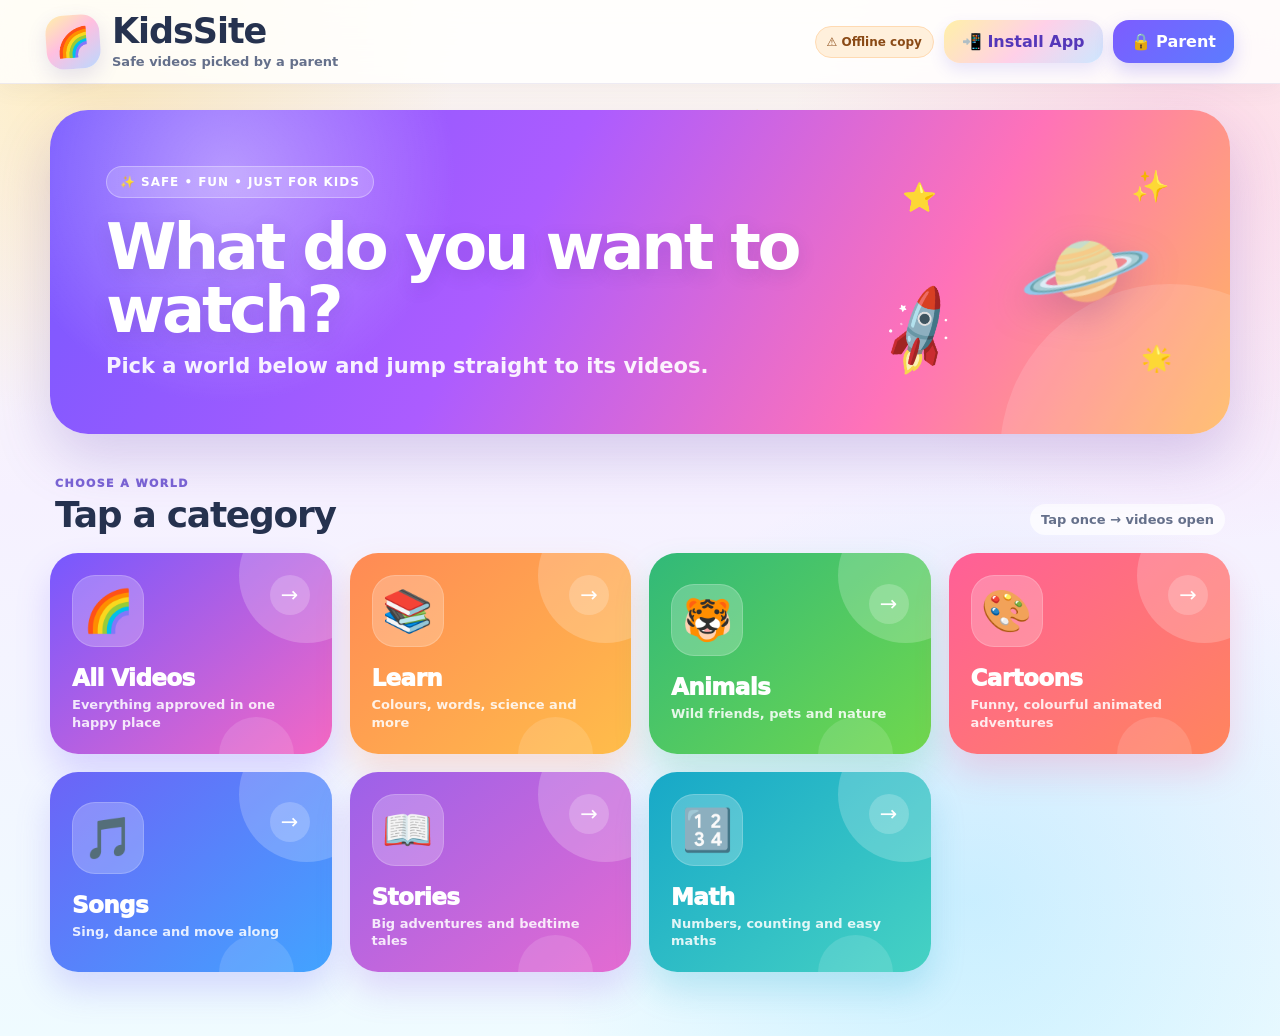
==== commit eed1df22: "Add files via upload" ====
--- a/public/index.html
+++ b/public/index.html
@@ -4,6 +4,12 @@
   <meta charset="UTF-8" />
   <meta name="viewport" content="width=device-width, initial-scale=1.0" />
   <meta name="theme-color" content="#7c5cff" />
+  <meta name="application-name" content="KidsSite" />
+  <meta name="apple-mobile-web-app-capable" content="yes" />
+  <meta name="apple-mobile-web-app-status-bar-style" content="default" />
+  <meta name="apple-mobile-web-app-title" content="KidsSite" />
+  <link rel="manifest" href="/manifest.webmanifest" />
+  <link rel="apple-touch-icon" href="/icon-180.png" />
   <meta name="referrer" content="strict-origin-when-cross-origin" />
   <title>KidsSite</title>
   <link rel="stylesheet" href="style.css" />
@@ -23,6 +29,7 @@
     </div>
     <div class="top-actions">
       <span id="syncStatus" class="sync-status">☁️ Syncing…</span>
+      <button id="installBtn" class="install-btn" type="button">📲 Install App</button>
       <button id="parentBtn" class="parent-btn">🔒 Parent</button>
     </div>
   </header>
@@ -173,6 +180,25 @@
     </div>
   </div>
 
+  <div id="installHelpModal" class="modal hidden" aria-hidden="true">
+    <div class="modal-card install-help-card">
+      <div class="modal-title-row">
+        <div>
+          <span class="mini-label">KIDSSITE APP</span>
+          <h2>📲 Install KidsSite</h2>
+        </div>
+        <button id="closeInstallHelp" class="icon-btn" aria-label="Close install help">✕</button>
+      </div>
+      <div class="install-help-body">
+        <div class="app-icon-preview"><img src="/icon-192.png" alt="KidsSite app icon" /></div>
+        <div>
+          <p id="installHelpText">Use your browser menu and choose <strong>Install app</strong> or <strong>Add to Home screen</strong>.</p>
+          <p class="small-note">Once installed, KidsSite opens like an app and still uses the same cloud-synced approved videos.</p>
+        </div>
+      </div>
+    </div>
+  </div>
+
   <div id="timeUpOverlay" class="time-up hidden">
     <div class="time-up-card">
       <div class="time-up-icon">🌙</div>
--- a/public/style.css
+++ b/public/style.css
@@ -62,8 +62,22 @@
 .top-actions { display: flex; align-items: center; gap: 10px; }
 .sync-status { font-size: 12px; font-weight: 900; color: #28704a; background: #e8f8ef; border: 1px solid #c9eed7; border-radius: 999px; padding: 8px 11px; white-space: nowrap; }
 .sync-status.error { color: #8a4a16; background: #fff0dc; border-color: #ffdab2; }
-
-.parent-btn, .primary-btn, .secondary-btn, .big-home-btn, .landscape-fullscreen-btn {
+.install-btn {
+  border: 0;
+  color: #5537b9;
+  background: linear-gradient(135deg, #fff0a8, #ffd0e8 52%, #cde7ff);
+  box-shadow: 0 7px 16px rgba(102,86,230,.14);
+  white-space: nowrap;
+}
+.install-btn.ready { animation: installPulse 1.8s ease-in-out infinite; }
+@keyframes installPulse { 0%,100% { transform: scale(1); } 50% { transform: scale(1.035); } }
+.install-help-card { width: min(560px,100%); padding: 24px; }
+.install-help-body { display: grid; grid-template-columns: 110px 1fr; align-items: center; gap: 20px; padding-top: 20px; }
+.app-icon-preview { width: 104px; height: 104px; border-radius: 27px; overflow: hidden; box-shadow: 0 14px 30px rgba(83,59,170,.22); }
+.app-icon-preview img { width: 100%; height: 100%; display: block; }
+.install-help-body p { margin: 0 0 10px; line-height: 1.5; }
+
+.parent-btn, .primary-btn, .secondary-btn, .big-home-btn, .landscape-fullscreen-btn, .install-btn {
   border: 0; border-radius: 16px; padding: 12px 18px; font-weight: 900;
 }
 .parent-btn, .primary-btn, .big-home-btn {
@@ -228,6 +242,7 @@
   .topbar p { display: none; }
   .top-actions { gap: 6px; }
   .sync-status { font-size: 10px; padding: 6px 8px; }
+  .install-btn { padding: 8px 9px; font-size: 11px; border-radius: 12px; }
   .parent-btn { padding: 9px 11px; font-size: 12px; border-radius: 13px; }
   main { width: min(100% - 20px,1180px); padding-top: 16px; }
   .hero { min-height: 260px; padding: 28px 22px; border-radius: 30px; grid-template-columns: 1fr; }
@@ -263,7 +278,10 @@
   .modal { padding: 10px; }
   .modal-card { border-radius: 23px; }
   .player-card { padding: 12px; }
-}
+  .install-help-body { grid-template-columns: 76px 1fr; gap: 14px; }
+  .app-icon-preview { width: 72px; height: 72px; border-radius: 20px; }
+}
+
 
 @media (max-width: 390px) {
   .categories { grid-template-columns: 1fr 1fr; gap: 9px; }
